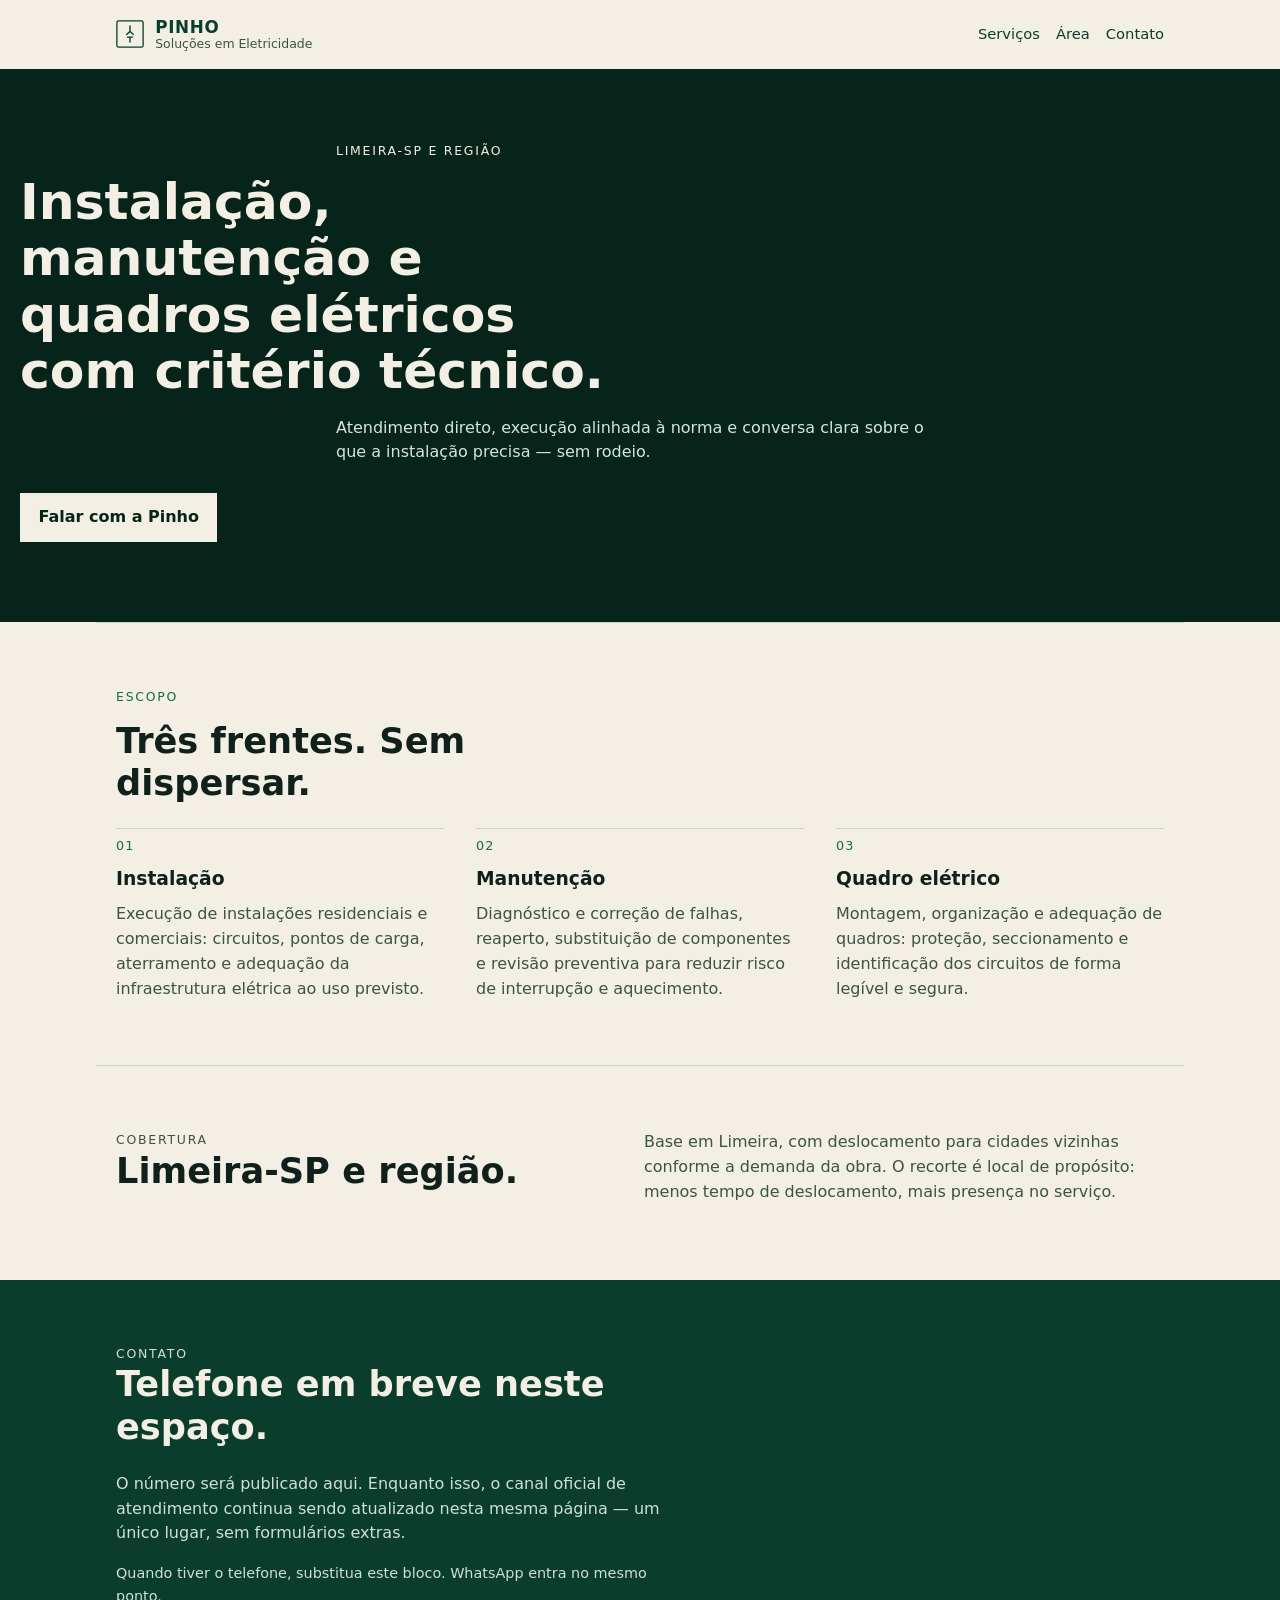
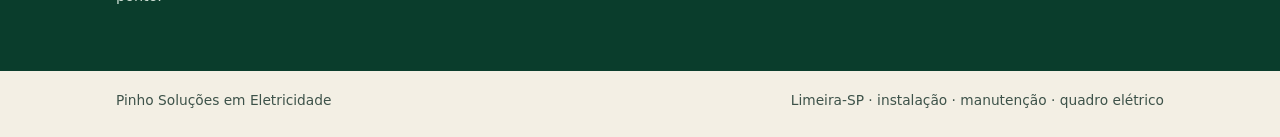
==== index.html @ e04bf099 "Add one-page site for Pinho Solucoes em Eletricidade. Co-authored-by: Cursor <cursoragent@cursor.com" ====
<!DOCTYPE html>
<html lang="pt-BR">
  <head>
    <meta charset="utf-8" />
    <meta name="viewport" content="width=device-width, initial-scale=1" />
    <meta
      name="description"
      content="Pinho Soluções em Eletricidade — instalação, manutenção e quadros elétricos em Limeira-SP e região."
    />
    <title>Pinho Soluções em Eletricidade · Limeira-SP</title>
    <link rel="icon" href="favicon.svg" type="image/svg+xml" />
    <link rel="stylesheet" href="styles.css" />
  </head>
  <body>
    <a class="skip" href="#conteudo">Ir ao conteúdo</a>

    <header class="top">
      <a class="brand" href="#topo" aria-label="Pinho Soluções em Eletricidade">
        <span class="brand-mark" aria-hidden="true">
          <svg viewBox="0 0 32 32" width="28" height="28">
            <rect x="1" y="1" width="30" height="30" rx="2" fill="none" stroke="currentColor" stroke-width="1.5" />
            <path
              d="M16 7v6.2M12.4 16.4 16 13.2l3.6 3.2M13.2 19.6h5.6M16 19.6V25"
              fill="none"
              stroke="currentColor"
              stroke-width="1.6"
              stroke-linecap="square"
            />
          </svg>
        </span>
        <span class="brand-text">
          <strong>Pinho</strong>
          <span>Soluções em Eletricidade</span>
        </span>
      </a>
      <nav class="nav" aria-label="Seções">
        <a href="#servicos">Serviços</a>
        <a href="#area">Área</a>
        <a href="#contato">Contato</a>
      </nav>
    </header>

    <main id="conteudo">
      <section class="hero" id="topo">
        <p class="eyebrow">Limeira-SP e região</p>
        <h1>Instalação, manutenção e quadros elétricos com critério técnico.</h1>
        <p class="lead">
          Atendimento direto, execução alinhada à norma e conversa clara sobre o que a instalação
          precisa — sem rodeio.
        </p>
        <a class="btn" href="#contato">Falar com a Pinho</a>
      </section>

      <section class="block" id="servicos">
        <header class="block-head">
          <p class="kicker">Escopo</p>
          <h2>Três frentes. Sem dispersar.</h2>
        </header>
        <ol class="services">
          <li>
            <span class="n">01</span>
            <h3>Instalação</h3>
            <p>
              Execução de instalações residenciais e comerciais: circuitos, pontos de carga,
              aterramento e adequação da infraestrutura elétrica ao uso previsto.
            </p>
          </li>
          <li>
            <span class="n">02</span>
            <h3>Manutenção</h3>
            <p>
              Diagnóstico e correção de falhas, reaperto, substituição de componentes e revisão
              preventiva para reduzir risco de interrupção e aquecimento.
            </p>
          </li>
          <li>
            <span class="n">03</span>
            <h3>Quadro elétrico</h3>
            <p>
              Montagem, organização e adequação de quadros: proteção, seccionamento e identificação
              dos circuitos de forma legível e segura.
            </p>
          </li>
        </ol>
      </section>

      <section class="block split" id="area">
        <header class="block-head">
          <p class="kicker">Cobertura</p>
          <h2>Limeira-SP e região.</h2>
        </header>
        <p>
          Base em Limeira, com deslocamento para cidades vizinhas conforme a demanda da obra.
          O recorte é local de propósito: menos tempo de deslocamento, mais presença no serviço.
        </p>
      </section>

      <section class="block contact" id="contato">
        <header class="block-head">
          <p class="kicker">Contato</p>
          <h2>Telefone em breve neste espaço.</h2>
        </header>
        <p>
          O número será publicado aqui. Enquanto isso, o canal oficial de atendimento continua
          sendo atualizado nesta mesma página — um único lugar, sem formulários extras.
        </p>
        <p class="note">Quando tiver o telefone, substitua este bloco. WhatsApp entra no mesmo ponto.</p>
      </section>
    </main>

    <footer class="foot">
      <p>Pinho Soluções em Eletricidade</p>
      <p>Limeira-SP · instalação · manutenção · quadro elétrico</p>
    </footer>
  </body>
</html>
---- styles.css ----
:root {
  --phthalo: #0a3d2c;
  --phthalo-deep: #06241a;
  --phthalo-mid: #146b4f;
  --paper: #f3efe4;
  --ink: #10211b;
  --muted: #3d5249;
  --line: rgba(10, 61, 44, 0.16);
  --max: 68rem;
}

*,
*::before,
*::after {
  box-sizing: border-box;
}

html {
  scroll-behavior: smooth;
}

body {
  margin: 0;
  color: var(--ink);
  background: var(--paper);
  font-family: "Segoe UI", system-ui, sans-serif;
  line-height: 1.55;
}

a {
  color: inherit;
}

.skip {
  position: absolute;
  left: 0.75rem;
  top: -3rem;
  padding: 0.4rem 0.7rem;
  background: var(--phthalo);
  color: var(--paper);
}

.skip:focus {
  top: 0.75rem;
}

.top {
  display: flex;
  align-items: center;
  justify-content: space-between;
  gap: 1rem;
  max-width: var(--max);
  margin: 0 auto;
  padding: 1.1rem 1.25rem;
}

.brand {
  display: flex;
  align-items: center;
  gap: 0.7rem;
  text-decoration: none;
  color: var(--phthalo);
}

.brand-mark {
  display: grid;
  place-items: center;
}

.brand-text {
  display: flex;
  flex-direction: column;
  line-height: 1.15;
}

.brand-text strong {
  font-size: 1.05rem;
  letter-spacing: 0.04em;
  text-transform: uppercase;
}

.brand-text span {
  font-size: 0.78rem;
  color: var(--muted);
}

.nav {
  display: flex;
  gap: 1rem;
  font-size: 0.92rem;
}

.nav a {
  text-decoration: none;
  color: var(--phthalo);
  border-bottom: 1px solid transparent;
}

.nav a:hover,
.nav a:focus-visible {
  border-bottom-color: var(--phthalo);
}

.hero {
  background: var(--phthalo-deep);
  color: var(--paper);
  padding: 4.5rem 1.25rem 5rem;
}

.hero h1,
.hero .lead,
.hero .eyebrow,
.hero .btn {
  max-width: 38rem;
  margin-left: auto;
  margin-right: auto;
}

.eyebrow,
.kicker {
  margin: 0 0 0.85rem;
  font-size: 0.78rem;
  letter-spacing: 0.14em;
  text-transform: uppercase;
}

.hero h1 {
  margin: 0 0 1rem;
  font-size: clamp(2rem, 5vw, 3.15rem);
  line-height: 1.12;
  font-weight: 600;
}

.lead {
  margin: 0 0 1.75rem;
  color: #d7e4dc;
}

.btn {
  display: inline-block;
  padding: 0.75rem 1.15rem;
  background: var(--paper);
  color: var(--phthalo-deep);
  text-decoration: none;
  font-weight: 600;
}

.btn:hover,
.btn:focus-visible {
  background: #fff;
}

.block {
  max-width: var(--max);
  margin: 0 auto;
  padding: 4rem 1.25rem;
  border-top: 1px solid var(--line);
}

.block-head {
  margin-bottom: 1.5rem;
}

.kicker {
  color: var(--phthalo-mid);
}

.block h2 {
  margin: 0;
  max-width: 22ch;
  font-size: clamp(1.6rem, 3vw, 2.2rem);
  line-height: 1.2;
}

.services {
  display: grid;
  gap: 1.75rem;
  margin: 0;
  padding: 0;
  list-style: none;
}

.services li {
  padding-top: 0.4rem;
  border-top: 1px solid var(--line);
}

.n {
  display: block;
  margin-bottom: 0.55rem;
  color: var(--phthalo-mid);
  font-size: 0.8rem;
  letter-spacing: 0.08em;
}

.services h3,
.contact h2 {
  margin: 0 0 0.55rem;
}

.services p,
.split p,
.contact p {
  margin: 0;
  color: var(--muted);
  max-width: 58ch;
}

.split {
  display: grid;
  gap: 0.5rem;
}

.contact {
  background: var(--phthalo);
  color: var(--paper);
  max-width: none;
  padding-left: max(1.25rem, calc((100% - var(--max)) / 2 + 1.25rem));
  padding-right: max(1.25rem, calc((100% - var(--max)) / 2 + 1.25rem));
  border-top: 0;
}

.contact .kicker,
.contact p {
  color: #cfe0d6;
}

.contact .note {
  margin-top: 1rem;
  font-size: 0.9rem;
}

.foot {
  display: flex;
  flex-wrap: wrap;
  justify-content: space-between;
  gap: 0.4rem 1.5rem;
  max-width: var(--max);
  margin: 0 auto;
  padding: 1.2rem 1.25rem 1.6rem;
  color: var(--muted);
  font-size: 0.86rem;
}

.foot p {
  margin: 0;
}

@media (min-width: 800px) {
  .services {
    grid-template-columns: repeat(3, 1fr);
    gap: 2rem;
  }

  .split {
    grid-template-columns: 1fr 1fr;
    align-items: start;
  }
}

@media (max-width: 640px) {
  .top {
    flex-direction: column;
    align-items: flex-start;
  }

  .hero {
    padding-top: 3.2rem;
  }
}

@media (prefers-reduced-motion: reduce) {
  html {
    scroll-behavior: auto;
  }
}
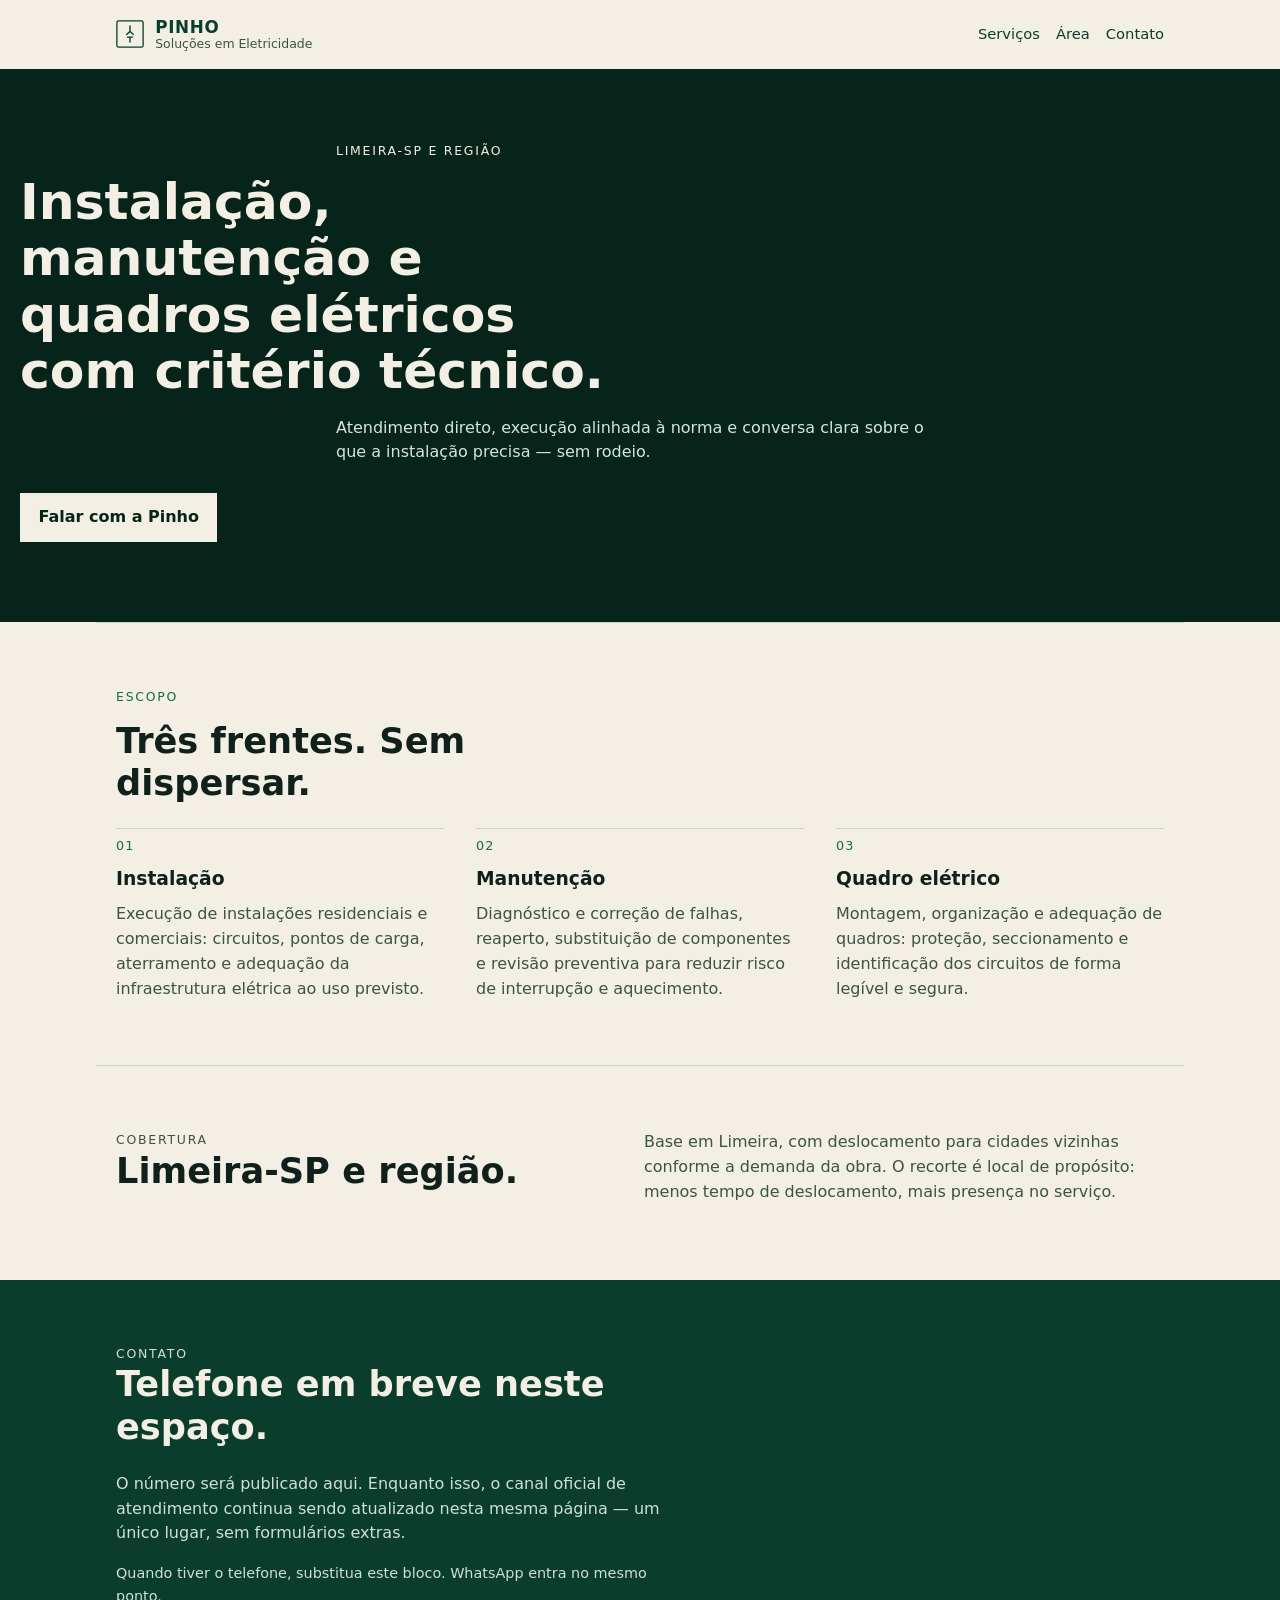
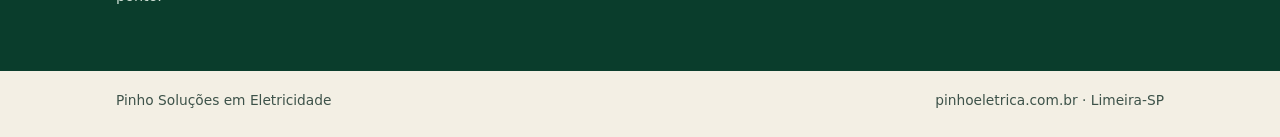
==== commit d5cb3cc7: "Set pinhoeletrica.com.br as the canonical domain. Co-authored-by: Cursor <cursoragent@cursor.com>" ====
--- a/index.html
+++ b/index.html
@@ -6,6 +6,14 @@
     <meta
       name="description"
       content="Pinho Soluções em Eletricidade — instalação, manutenção e quadros elétricos em Limeira-SP e região."
+    />
+    <link rel="canonical" href="https://pinhoeletrica.com.br/" />
+    <meta property="og:type" content="website" />
+    <meta property="og:url" content="https://pinhoeletrica.com.br/" />
+    <meta property="og:title" content="Pinho Soluções em Eletricidade · Limeira-SP" />
+    <meta
+      property="og:description"
+      content="Instalação, manutenção e quadros elétricos em Limeira-SP e região."
     />
     <title>Pinho Soluções em Eletricidade · Limeira-SP</title>
     <link rel="icon" href="favicon.svg" type="image/svg+xml" />
@@ -110,7 +118,7 @@
 
     <footer class="foot">
       <p>Pinho Soluções em Eletricidade</p>
-      <p>Limeira-SP · instalação · manutenção · quadro elétrico</p>
+      <p>pinhoeletrica.com.br · Limeira-SP</p>
     </footer>
   </body>
 </html>
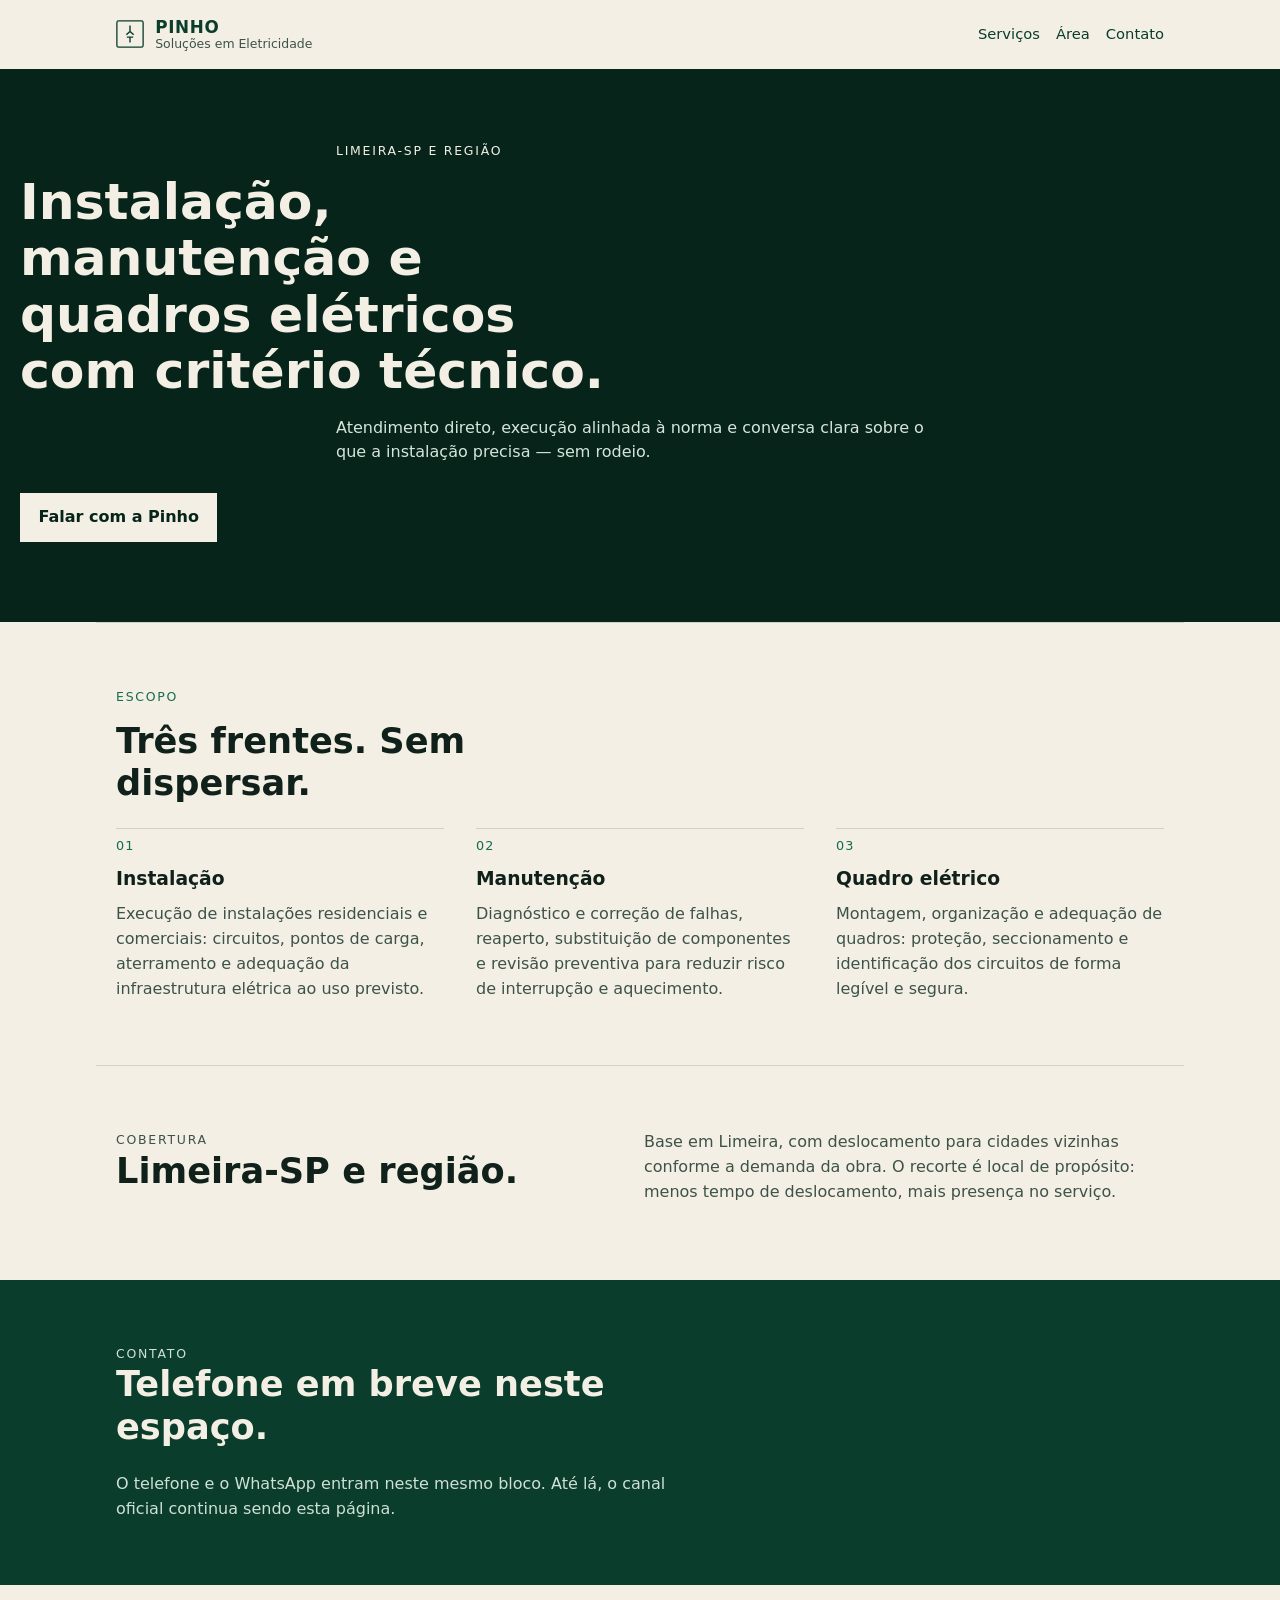
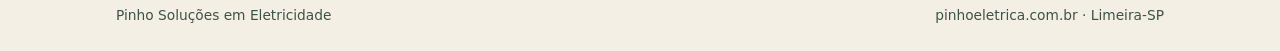
==== commit 181e3410: "Remove internal contact note before making the repo public. Co-authored-by: Cursor <cursoragent@curs" ====
--- a/index.html
+++ b/index.html
@@ -109,10 +109,9 @@
           <h2>Telefone em breve neste espaço.</h2>
         </header>
         <p>
-          O número será publicado aqui. Enquanto isso, o canal oficial de atendimento continua
-          sendo atualizado nesta mesma página — um único lugar, sem formulários extras.
+          O telefone e o WhatsApp entram neste mesmo bloco. Até lá, o canal oficial continua
+          sendo esta página.
         </p>
-        <p class="note">Quando tiver o telefone, substitua este bloco. WhatsApp entra no mesmo ponto.</p>
       </section>
     </main>
 
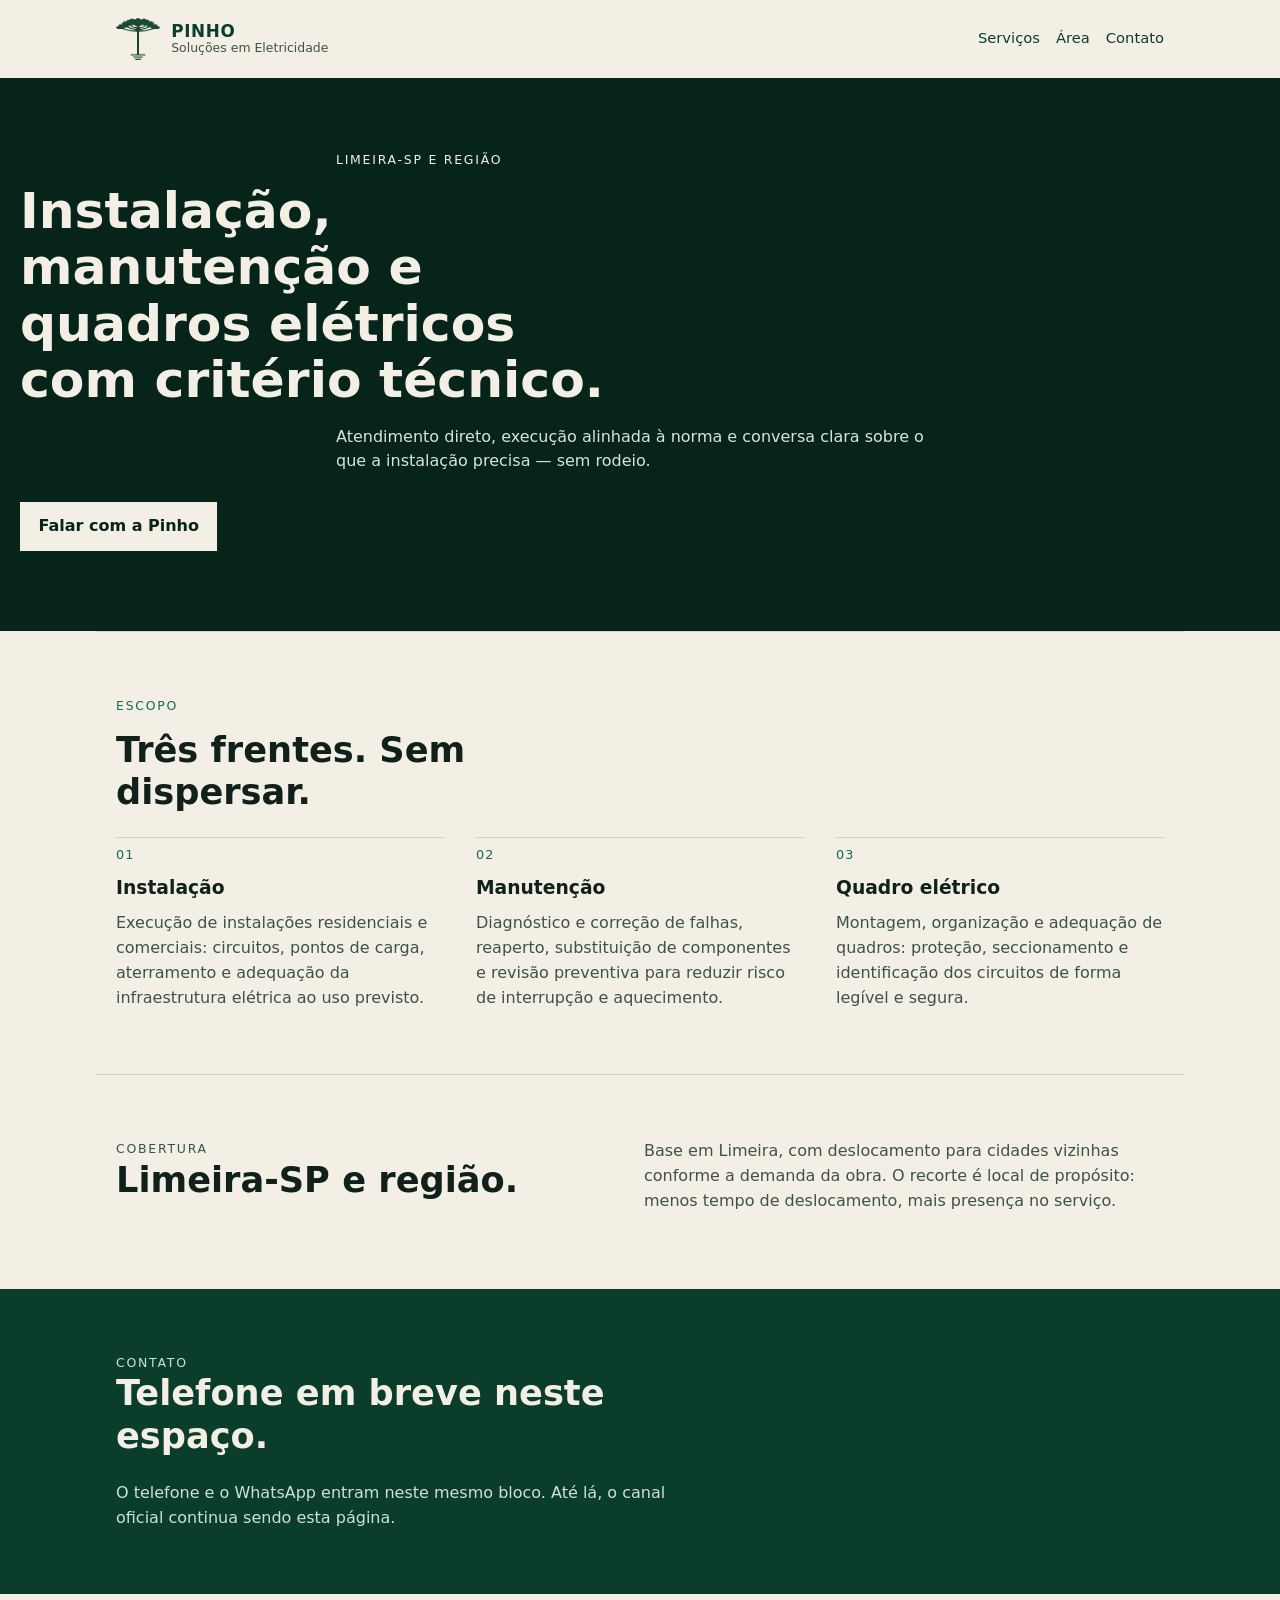
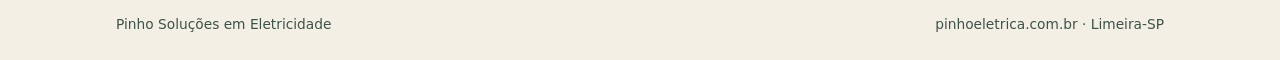
==== commit 4ff6f420: "Publish the tree logo with a transparent background. Co-authored-by: Cursor <cursoragent@cursor.com>" ====
--- a/index.html
+++ b/index.html
@@ -16,7 +16,7 @@
       content="Instalação, manutenção e quadros elétricos em Limeira-SP e região."
     />
     <title>Pinho Soluções em Eletricidade · Limeira-SP</title>
-    <link rel="icon" href="favicon.svg" type="image/svg+xml" />
+    <link rel="icon" href="logo.png" type="image/png" />
     <link rel="stylesheet" href="styles.css" />
   </head>
   <body>
@@ -24,18 +24,7 @@
 
     <header class="top">
       <a class="brand" href="#topo" aria-label="Pinho Soluções em Eletricidade">
-        <span class="brand-mark" aria-hidden="true">
-          <svg viewBox="0 0 32 32" width="28" height="28">
-            <rect x="1" y="1" width="30" height="30" rx="2" fill="none" stroke="currentColor" stroke-width="1.5" />
-            <path
-              d="M16 7v6.2M12.4 16.4 16 13.2l3.6 3.2M13.2 19.6h5.6M16 19.6V25"
-              fill="none"
-              stroke="currentColor"
-              stroke-width="1.6"
-              stroke-linecap="square"
-            />
-          </svg>
-        </span>
+        <img class="brand-mark" src="logo.png" alt="" width="40" height="39" />
         <span class="brand-text">
           <strong>Pinho</strong>
           <span>Soluções em Eletricidade</span>
--- a/styles.css
+++ b/styles.css
@@ -63,8 +63,9 @@
 }
 
 .brand-mark {
-  display: grid;
-  place-items: center;
+  display: block;
+  width: 2.75rem;
+  height: auto;
 }
 
 .brand-text {
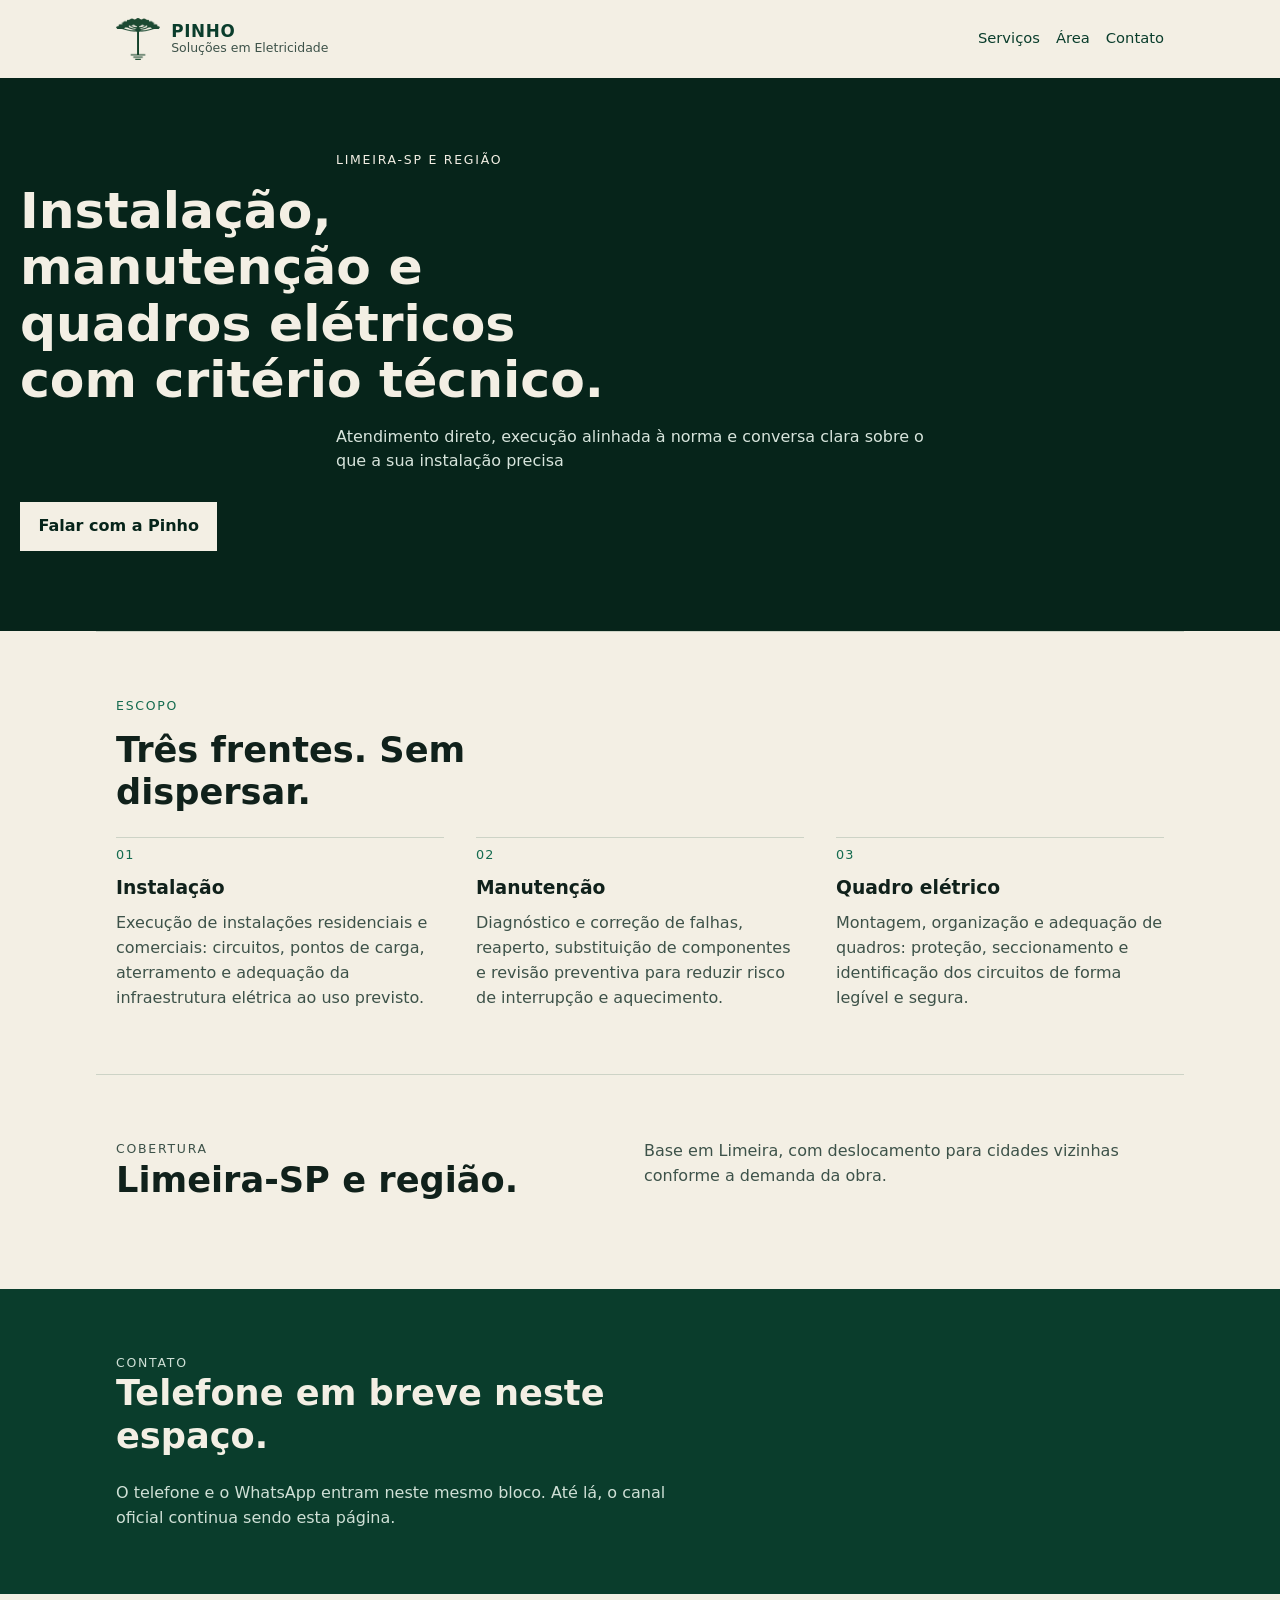
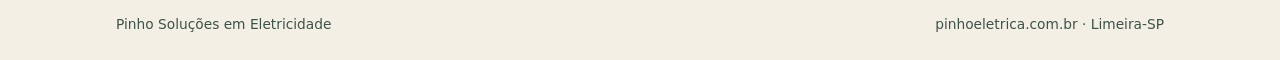
==== commit 86d9dd96: "Ajsutes texto" ====
--- a/index.html
+++ b/index.html
@@ -42,8 +42,8 @@
         <p class="eyebrow">Limeira-SP e região</p>
         <h1>Instalação, manutenção e quadros elétricos com critério técnico.</h1>
         <p class="lead">
-          Atendimento direto, execução alinhada à norma e conversa clara sobre o que a instalação
-          precisa — sem rodeio.
+          Atendimento direto, execução alinhada à norma e conversa clara sobre o que a sua instalação
+          precisa
         </p>
         <a class="btn" href="#contato">Falar com a Pinho</a>
       </section>
@@ -88,7 +88,6 @@
         </header>
         <p>
           Base em Limeira, com deslocamento para cidades vizinhas conforme a demanda da obra.
-          O recorte é local de propósito: menos tempo de deslocamento, mais presença no serviço.
         </p>
       </section>
 
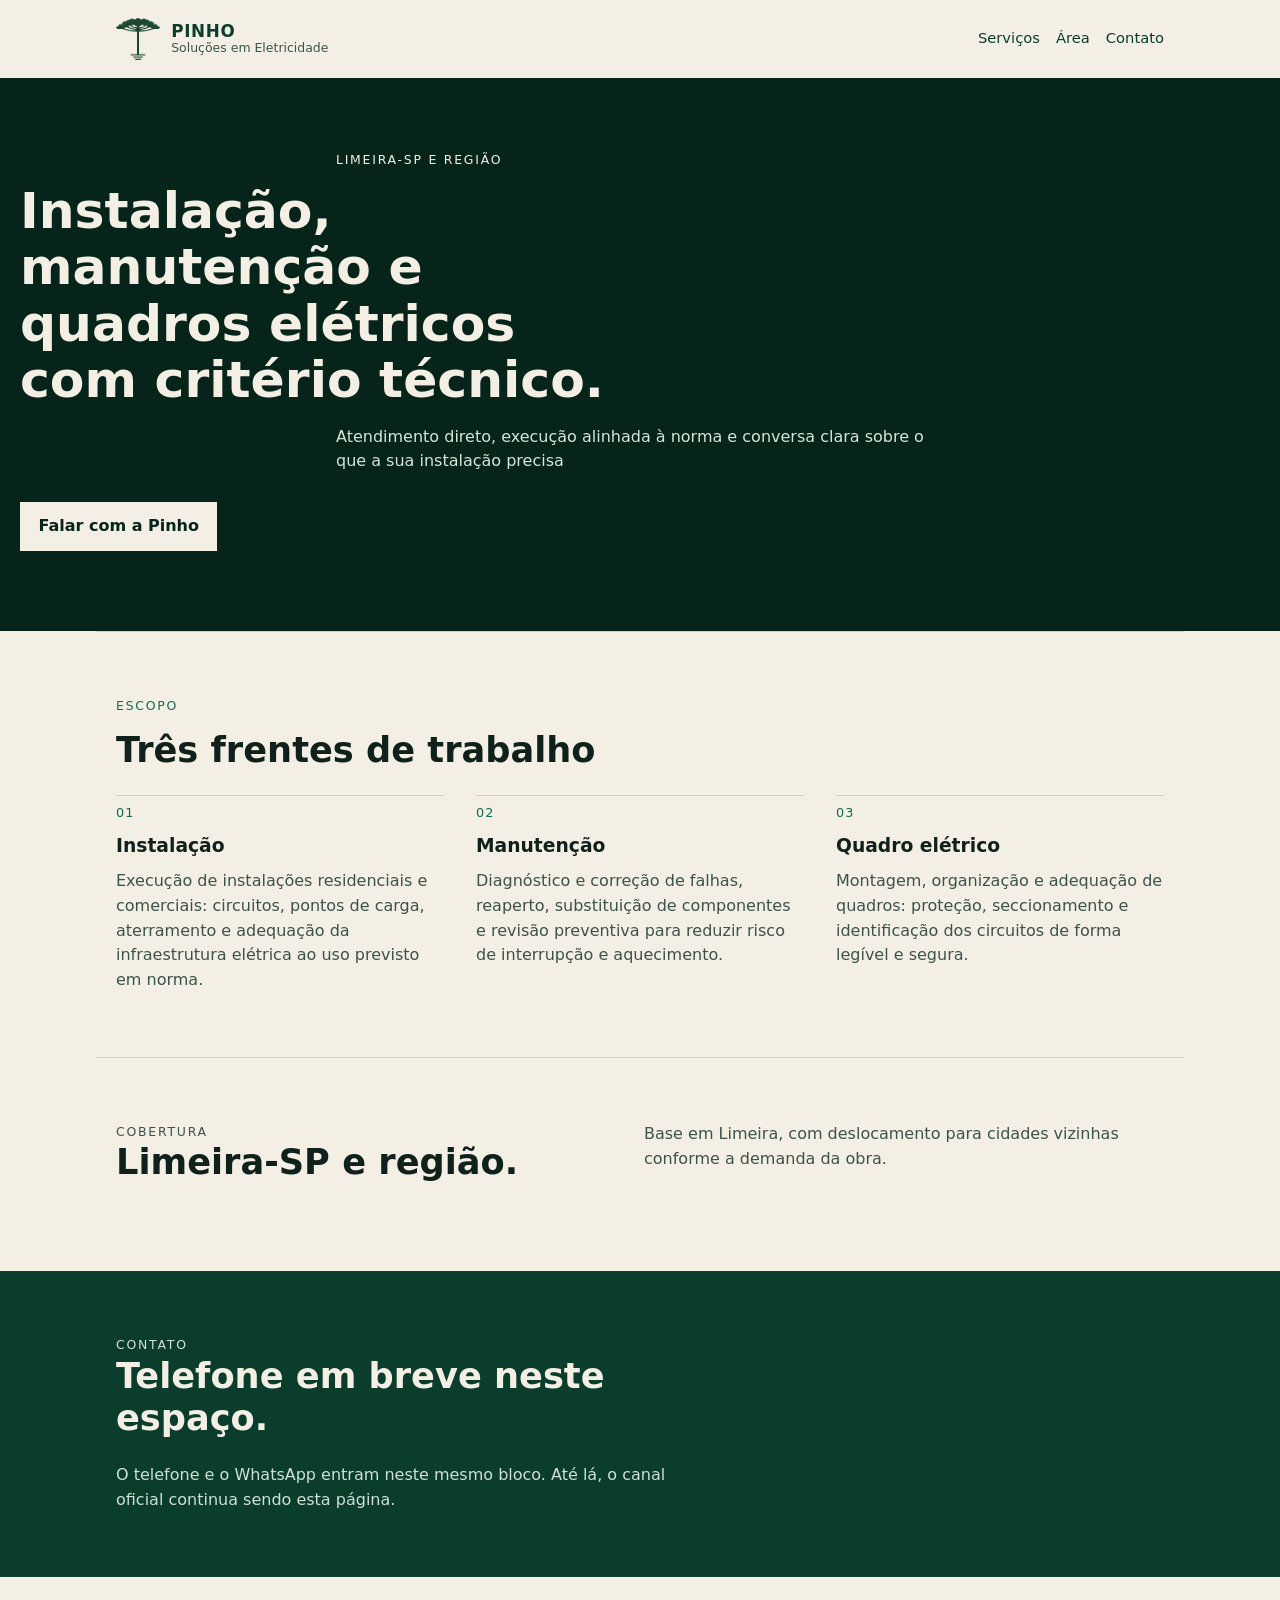
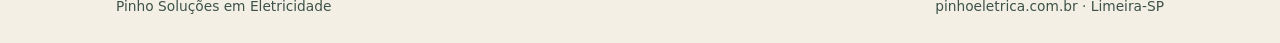
==== commit 6c1dca46: "texto" ====
--- a/index.html
+++ b/index.html
@@ -51,7 +51,7 @@
       <section class="block" id="servicos">
         <header class="block-head">
           <p class="kicker">Escopo</p>
-          <h2>Três frentes. Sem dispersar.</h2>
+          <h2>Três frentes de trabalho</h2>
         </header>
         <ol class="services">
           <li>
@@ -59,7 +59,7 @@
             <h3>Instalação</h3>
             <p>
               Execução de instalações residenciais e comerciais: circuitos, pontos de carga,
-              aterramento e adequação da infraestrutura elétrica ao uso previsto.
+              aterramento e adequação da infraestrutura elétrica ao uso previsto em norma.
             </p>
           </li>
           <li>
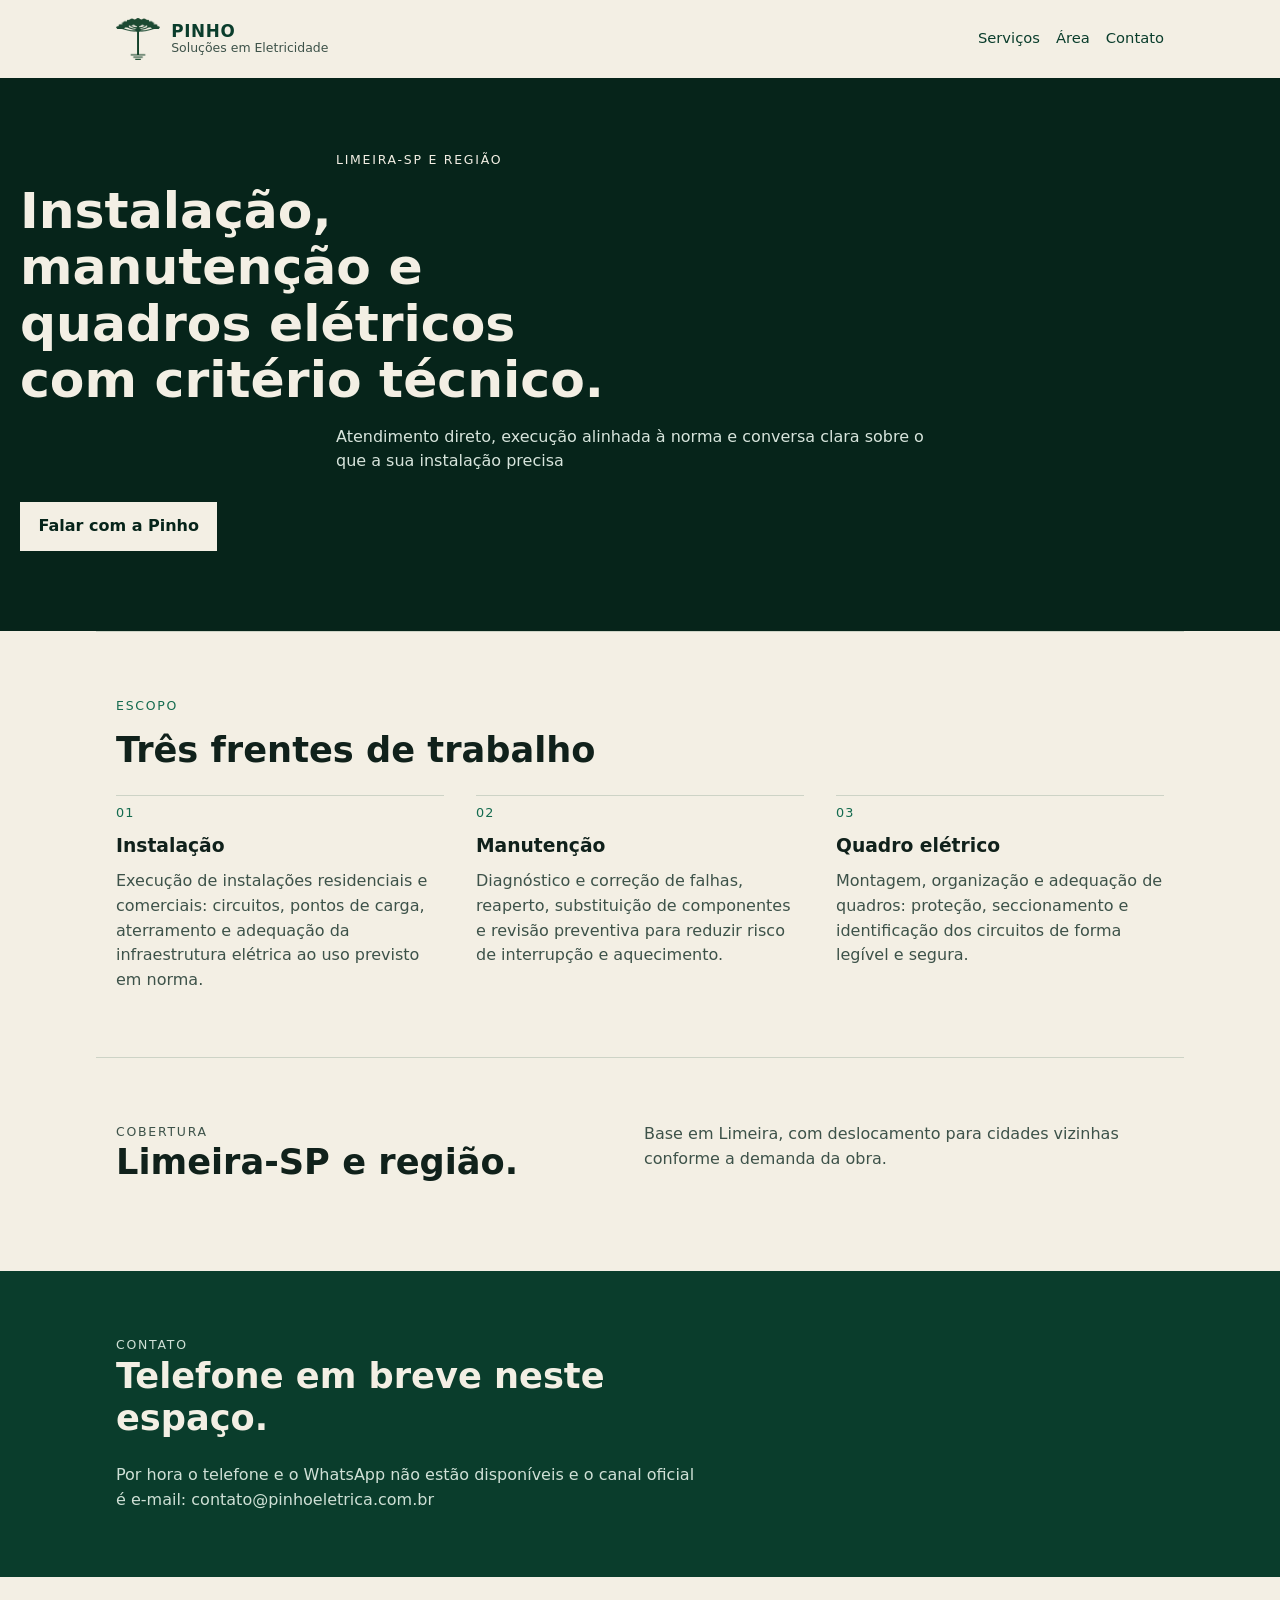
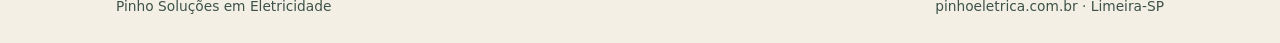
==== commit 9f39c624: "telefone" ====
--- a/index.html
+++ b/index.html
@@ -97,8 +97,7 @@
           <h2>Telefone em breve neste espaço.</h2>
         </header>
         <p>
-          O telefone e o WhatsApp entram neste mesmo bloco. Até lá, o canal oficial continua
-          sendo esta página.
+          Por hora o telefone e o WhatsApp não estão disponíveis e o canal oficial é e-mail: contato@pinhoeletrica.com.br
         </p>
       </section>
     </main>
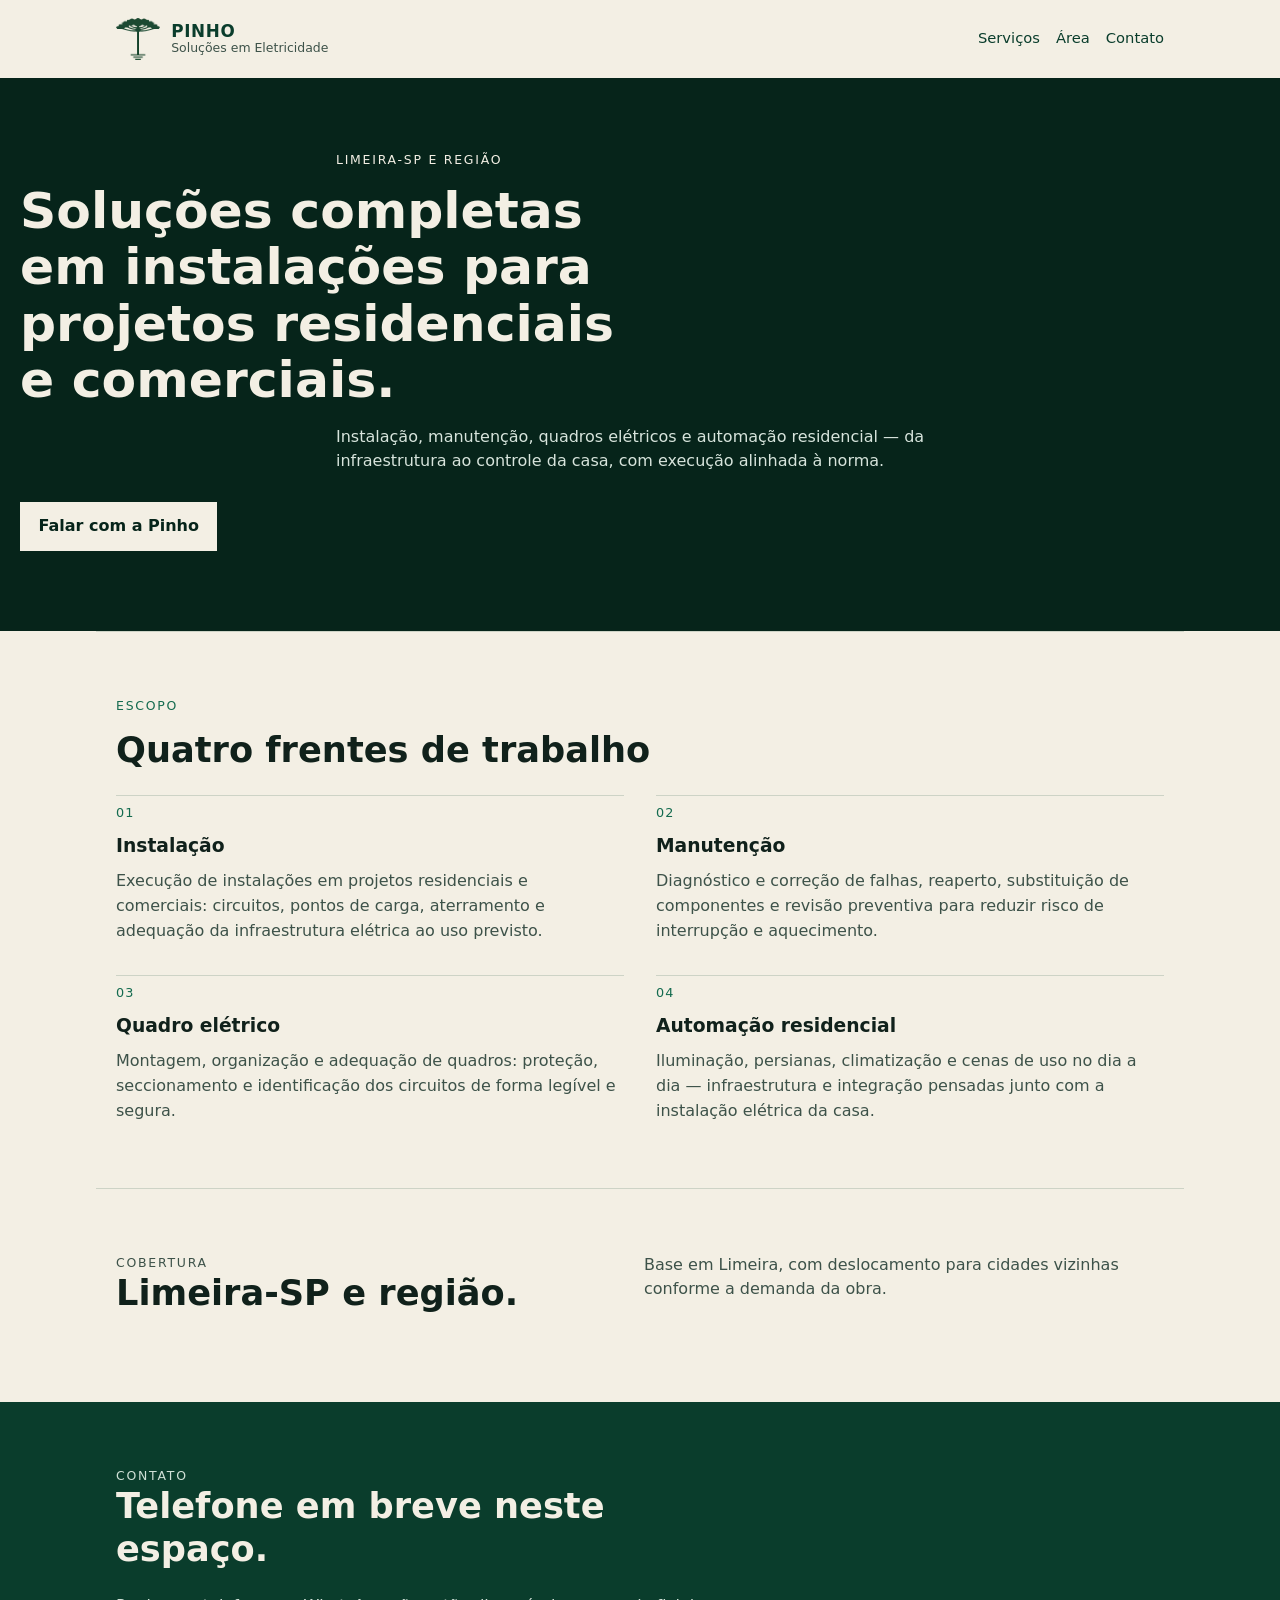
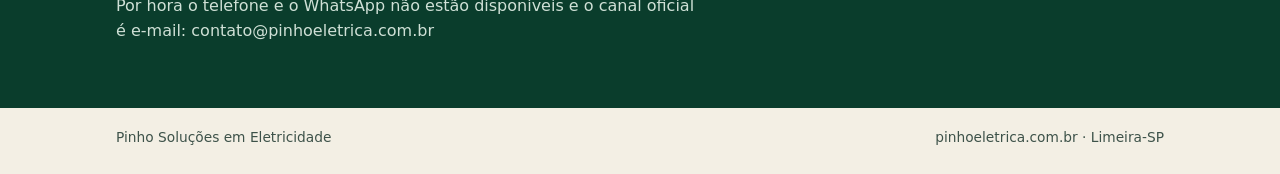
==== commit 06929dce: "Update copy for residential and commercial work plus home automation. Co-authored-by: Cursor <cursor" ====
--- a/index.html
+++ b/index.html
@@ -5,7 +5,7 @@
     <meta name="viewport" content="width=device-width, initial-scale=1" />
     <meta
       name="description"
-      content="Pinho Soluções em Eletricidade — instalação, manutenção e quadros elétricos em Limeira-SP e região."
+      content="Pinho Soluções em Eletricidade — soluções completas em instalações para projetos residenciais e comerciais, com automação residencial. Limeira-SP e região."
     />
     <link rel="canonical" href="https://pinhoeletrica.com.br/" />
     <meta property="og:type" content="website" />
@@ -13,7 +13,7 @@
     <meta property="og:title" content="Pinho Soluções em Eletricidade · Limeira-SP" />
     <meta
       property="og:description"
-      content="Instalação, manutenção e quadros elétricos em Limeira-SP e região."
+      content="Soluções completas em instalações para projetos residenciais e comerciais, com automação residencial."
     />
     <title>Pinho Soluções em Eletricidade · Limeira-SP</title>
     <link rel="icon" href="logo.png" type="image/png" />
@@ -40,10 +40,10 @@
     <main id="conteudo">
       <section class="hero" id="topo">
         <p class="eyebrow">Limeira-SP e região</p>
-        <h1>Instalação, manutenção e quadros elétricos com critério técnico.</h1>
+        <h1>Soluções completas em instalações para projetos residenciais e comerciais.</h1>
         <p class="lead">
-          Atendimento direto, execução alinhada à norma e conversa clara sobre o que a sua instalação
-          precisa
+          Instalação, manutenção, quadros elétricos e automação residencial — da infraestrutura ao
+          controle da casa, com execução alinhada à norma.
         </p>
         <a class="btn" href="#contato">Falar com a Pinho</a>
       </section>
@@ -51,15 +51,15 @@
       <section class="block" id="servicos">
         <header class="block-head">
           <p class="kicker">Escopo</p>
-          <h2>Três frentes de trabalho</h2>
+          <h2>Quatro frentes de trabalho</h2>
         </header>
         <ol class="services">
           <li>
             <span class="n">01</span>
             <h3>Instalação</h3>
             <p>
-              Execução de instalações residenciais e comerciais: circuitos, pontos de carga,
-              aterramento e adequação da infraestrutura elétrica ao uso previsto em norma.
+              Execução de instalações em projetos residenciais e comerciais: circuitos, pontos de
+              carga, aterramento e adequação da infraestrutura elétrica ao uso previsto.
             </p>
           </li>
           <li>
@@ -76,6 +76,14 @@
             <p>
               Montagem, organização e adequação de quadros: proteção, seccionamento e identificação
               dos circuitos de forma legível e segura.
+            </p>
+          </li>
+          <li>
+            <span class="n">04</span>
+            <h3>Automação residencial</h3>
+            <p>
+              Iluminação, persianas, climatização e cenas de uso no dia a dia — infraestrutura e
+              integração pensadas junto com a instalação elétrica da casa.
             </p>
           </li>
         </ol>
--- a/styles.css
+++ b/styles.css
@@ -249,7 +249,7 @@
 
 @media (min-width: 800px) {
   .services {
-    grid-template-columns: repeat(3, 1fr);
+    grid-template-columns: repeat(2, 1fr);
     gap: 2rem;
   }
 
